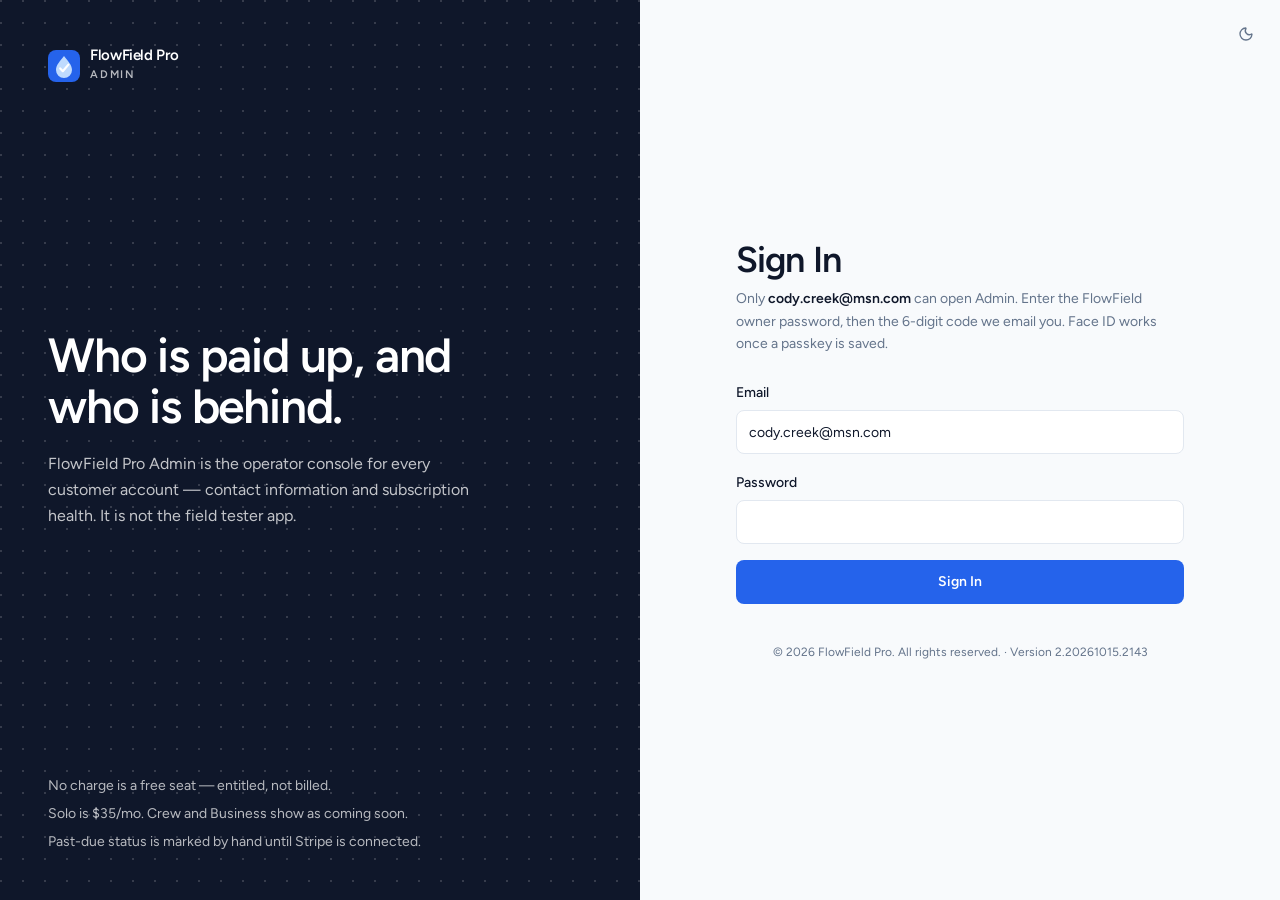
==== index.html @ 5a1e6c48 "Deploy admin preview from 5c31fde" ====
<!doctype html>
<html lang="en">
  <head>
    <meta charset="UTF-8" />
    <link rel="icon" type="image/svg+xml" href="/favicon.svg" />
    <link rel="apple-touch-icon" href="/icons/apple-touch-icon.png" />
    <meta
      name="viewport"
      content="width=device-width, initial-scale=1, viewport-fit=cover"
    />
    <meta name="theme-color" content="#0b1220" />
    <meta name="theme-color" content="#0b1220" media="(prefers-color-scheme: dark)" />
    <meta name="theme-color" content="#f8fafc" media="(prefers-color-scheme: light)" />
    <meta name="theme-color" content="#0b1220" media="(display-mode: standalone)" />
    <meta name="mobile-web-app-capable" content="yes" />
    <meta name="apple-mobile-web-app-capable" content="yes" />
    <meta name="apple-mobile-web-app-title" content="Admin" />
    <meta name="apple-mobile-web-app-status-bar-style" content="black-translucent" />
    <meta
      name="description"
      content="FlowField Pro Admin is the operator console for customer contacts and subscription health."
    />
    <title>FlowField Pro Admin</title>
    <script>
      (function () {
        try {
          var t = localStorage.getItem('flowfield-admin.theme') || 'system'
          var dark =
            t === 'dark' ||
            (t === 'system' && window.matchMedia('(prefers-color-scheme: dark)').matches)
          if (dark) document.documentElement.classList.add('dark')
          document.documentElement.style.colorScheme = dark ? 'dark' : 'light'
          var chrome = dark ? '#0b1220' : '#f8fafc'
          document.documentElement.style.backgroundColor = chrome
          var metas = document.querySelectorAll('meta[name="theme-color"]')
          for (var i = 0; i < metas.length; i++) metas[i].setAttribute('content', chrome)
          var standalone =
            window.matchMedia('(display-mode: standalone)').matches ||
            window.navigator.standalone === true
          if (standalone) document.documentElement.classList.add('ff-standalone')
        } catch (e) {}
      })()
    </script>
    <script type="module" crossorigin src="/assets/index-CDo6ODUI.js"></script>
    <link rel="stylesheet" crossorigin href="/assets/index-0Nv-fE_R.css">
  <link rel="manifest" href="/manifest.webmanifest"></head>
  <body>
    <div id="root"></div>
  </body>
</html>
---- assets/index-0Nv-fE_R.css ----
@font-face{font-family:Figtree;font-style:normal;font-display:swap;font-weight:400;src:url(/assets/figtree-latin-ext-400-normal-CXAzuTZb.woff2)format("woff2"),url(/assets/figtree-latin-ext-400-normal-Gbh-3PTk.woff)format("woff");unicode-range:U+100-2BA,U+2BD-2C5,U+2C7-2CC,U+2CE-2D7,U+2DD-2FF,U+304,U+308,U+329,U+1D00-1DBF,U+1E00-1E9F,U+1EF2-1EFF,U+2020,U+20A0-20AB,U+20AD-20C0,U+2113,U+2C60-2C7F,U+A720-A7FF}@font-face{font-family:Figtree;font-style:normal;font-display:swap;font-weight:400;src:url(/assets/figtree-latin-400-normal-g7Dtegnw.woff2)format("woff2"),url(/assets/figtree-latin-400-normal-BD4aNku5.woff)format("woff");unicode-range:U+??,U+131,U+152-153,U+2BB-2BC,U+2C6,U+2DA,U+2DC,U+304,U+308,U+329,U+2000-206F,U+20AC,U+2122,U+2191,U+2193,U+2212,U+2215,U+FEFF,U+FFFD}@font-face{font-family:Figtree;font-style:normal;font-display:swap;font-weight:500;src:url(/assets/figtree-latin-ext-500-normal-Du0rIuHj.woff2)format("woff2"),url(/assets/figtree-latin-ext-500-normal-BOEJvrb_.woff)format("woff");unicode-range:U+100-2BA,U+2BD-2C5,U+2C7-2CC,U+2CE-2D7,U+2DD-2FF,U+304,U+308,U+329,U+1D00-1DBF,U+1E00-1E9F,U+1EF2-1EFF,U+2020,U+20A0-20AB,U+20AD-20C0,U+2113,U+2C60-2C7F,U+A720-A7FF}@font-face{font-family:Figtree;font-style:normal;font-display:swap;font-weight:500;src:url(/assets/figtree-latin-500-normal-BWnGEVsr.woff2)format("woff2"),url(/assets/figtree-latin-500-normal-B_yy1phn.woff)format("woff");unicode-range:U+??,U+131,U+152-153,U+2BB-2BC,U+2C6,U+2DA,U+2DC,U+304,U+308,U+329,U+2000-206F,U+20AC,U+2122,U+2191,U+2193,U+2212,U+2215,U+FEFF,U+FFFD}@font-face{font-family:Figtree;font-style:normal;font-display:swap;font-weight:600;src:url(/assets/figtree-latin-ext-600-normal-DJlfifZj.woff2)format("woff2"),url(/assets/figtree-latin-ext-600-normal-CQqsimlV.woff)format("woff");unicode-range:U+100-2BA,U+2BD-2C5,U+2C7-2CC,U+2CE-2D7,U+2DD-2FF,U+304,U+308,U+329,U+1D00-1DBF,U+1E00-1E9F,U+1EF2-1EFF,U+2020,U+20A0-20AB,U+20AD-20C0,U+2113,U+2C60-2C7F,U+A720-A7FF}@font-face{font-family:Figtree;font-style:normal;font-display:swap;font-weight:600;src:url(/assets/figtree-latin-600-normal-Cv_xCTDl.woff2)format("woff2"),url(/assets/figtree-latin-600-normal-BM_oTo4n.woff)format("woff");unicode-range:U+??,U+131,U+152-153,U+2BB-2BC,U+2C6,U+2DA,U+2DC,U+304,U+308,U+329,U+2000-206F,U+20AC,U+2122,U+2191,U+2193,U+2212,U+2215,U+FEFF,U+FFFD}@font-face{font-family:Figtree;font-style:normal;font-display:swap;font-weight:700;src:url(/assets/figtree-latin-ext-700-normal-CS4sQkGV.woff2)format("woff2"),url(/assets/figtree-latin-ext-700-normal-BoDi4KL2.woff)format("woff");unicode-range:U+100-2BA,U+2BD-2C5,U+2C7-2CC,U+2CE-2D7,U+2DD-2FF,U+304,U+308,U+329,U+1D00-1DBF,U+1E00-1E9F,U+1EF2-1EFF,U+2020,U+20A0-20AB,U+20AD-20C0,U+2113,U+2C60-2C7F,U+A720-A7FF}@font-face{font-family:Figtree;font-style:normal;font-display:swap;font-weight:700;src:url(/assets/figtree-latin-700-normal-th6qEP7c.woff2)format("woff2"),url(/assets/figtree-latin-700-normal-BCCt2T1q.woff)format("woff");unicode-range:U+??,U+131,U+152-153,U+2BB-2BC,U+2C6,U+2DA,U+2DC,U+304,U+308,U+329,U+2000-206F,U+20AC,U+2122,U+2191,U+2193,U+2212,U+2215,U+FEFF,U+FFFD}@layer properties{@supports (((-webkit-hyphens:none)) and (not (margin-trim:inline))) or ((-moz-orient:inline) and (not (color:rgb(from red r g b)))){*,:before,:after,::backdrop{--tw-translate-x:0;--tw-translate-y:0;--tw-translate-z:0;--tw-space-y-reverse:0;--tw-divide-y-reverse:0;--tw-border-style:solid;--tw-leading:initial;--tw-font-weight:initial;--tw-tracking:initial;--tw-ordinal:initial;--tw-slashed-zero:initial;--tw-numeric-figure:initial;--tw-numeric-spacing:initial;--tw-numeric-fraction:initial;--tw-shadow:0 0 #0000;--tw-shadow-color:initial;--tw-shadow-alpha:100%;--tw-inset-shadow:0 0 #0000;--tw-inset-shadow-color:initial;--tw-inset-shadow-alpha:100%;--tw-ring-color:initial;--tw-ring-shadow:0 0 #0000;--tw-inset-ring-color:initial;--tw-inset-ring-shadow:0 0 #0000;--tw-ring-inset:initial;--tw-ring-offset-width:0px;--tw-ring-offset-color:#fff;--tw-ring-offset-shadow:0 0 #0000;--tw-blur:initial;--tw-brightness:initial;--tw-contrast:initial;--tw-grayscale:initial;--tw-hue-rotate:initial;--tw-invert:initial;--tw-opacity:initial;--tw-saturate:initial;--tw-sepia:initial;--tw-drop-shadow:initial;--tw-drop-shadow-color:initial;--tw-drop-shadow-alpha:100%;--tw-drop-shadow-size:initial;--tw-backdrop-blur:initial;--tw-backdrop-brightness:initial;--tw-backdrop-contrast:initial;--tw-backdrop-grayscale:initial;--tw-backdrop-hue-rotate:initial;--tw-backdrop-invert:initial;--tw-backdrop-opacity:initial;--tw-backdrop-saturate:initial;--tw-backdrop-sepia:initial}}}@layer theme{:root,:host{--font-sans:"Figtree", ui-sans-serif, system-ui, sans-serif;--font-mono:ui-monospace, SFMono-Regular, Menlo, Monaco, Consolas, "Liberation Mono", "Courier New", monospace;--color-black:#000;--color-white:#fff;--spacing:.25rem;--container-xs:20rem;--container-md:28rem;--container-lg:32rem;--container-xl:36rem;--container-6xl:72rem;--text-xs:.75rem;--text-xs--line-height:calc(1 / .75);--text-sm:.875rem;--text-sm--line-height:calc(1.25 / .875);--text-base:1rem;--text-base--line-height:calc(1.5 / 1);--text-xl:1.25rem;--text-xl--line-height:calc(1.75 / 1.25);--text-2xl:1.5rem;--text-2xl--line-height:calc(2 / 1.5);--text-3xl:1.875rem;--text-3xl--line-height:calc(2.25 / 1.875);--text-4xl:2.25rem;--text-4xl--line-height:calc(2.5 / 2.25);--text-5xl:3rem;--text-5xl--line-height:1;--font-weight-medium:500;--font-weight-semibold:600;--font-weight-bold:700;--tracking-tight:-.025em;--tracking-wide:.025em;--leading-relaxed:1.625;--radius-lg:.5rem;--radius-xl:.75rem;--radius-2xl:1rem;--default-transition-duration:.15s;--default-transition-timing-function:cubic-bezier(.4, 0, .2, 1);--default-font-family:var(--font-sans);--default-mono-font-family:var(--font-mono);--font-display:"Figtree", ui-sans-serif, system-ui, sans-serif}}@layer base{*,:after,:before,::backdrop{box-sizing:border-box;border:0 solid;margin:0;padding:0}::file-selector-button{box-sizing:border-box;border:0 solid;margin:0;padding:0}html,:host{-webkit-text-size-adjust:100%;tab-size:4;line-height:1.5;font-family:var(--default-font-family,-apple-system, BlinkMacSystemFont, "Segoe UI", Roboto, "Helvetica Neue", "Noto Sans", Arial, sans-serif, "Apple Color Emoji", "Segoe UI Emoji", "Segoe UI Symbol", "Noto Color Emoji");font-feature-settings:var(--default-font-feature-settings,normal);font-variation-settings:var(--default-font-variation-settings,normal);-webkit-tap-highlight-color:transparent}hr{height:0;color:inherit;border-top-width:1px}abbr:where([title]){-webkit-text-decoration:underline dotted;text-decoration:underline dotted}h1,h2,h3,h4,h5,h6{font-size:inherit;font-weight:inherit}a{color:inherit;-webkit-text-decoration:inherit;-webkit-text-decoration:inherit;-webkit-text-decoration:inherit;-webkit-text-decoration:inherit;text-decoration:inherit}b,strong{font-weight:bolder}code,kbd,samp,pre{font-family:var(--default-mono-font-family,ui-monospace, SFMono-Regular, Menlo, Monaco, Consolas, "Liberation Mono", "Courier New", monospace);font-feature-settings:var(--default-mono-font-feature-settings,normal);font-variation-settings:var(--default-mono-font-variation-settings,normal);font-size:1em}small{font-size:80%}sub,sup{vertical-align:baseline;font-size:75%;line-height:0;position:relative}sub{bottom:-.25em}sup{top:-.5em}table{text-indent:0;border-color:inherit;border-collapse:collapse}:-moz-focusring:where(:not(iframe)){outline:auto}progress{vertical-align:baseline}summary{display:list-item}ol,ul,menu{list-style:none}img,svg,video,canvas,audio,iframe,embed,object{vertical-align:middle;display:block}img,video{max-width:100%;height:auto}button,input,select,optgroup,textarea{font:inherit;font-feature-settings:inherit;font-variation-settings:inherit;letter-spacing:inherit;color:inherit;opacity:1;background-color:#0000;border-radius:0}::file-selector-button{font:inherit;font-feature-settings:inherit;font-variation-settings:inherit;letter-spacing:inherit;color:inherit;opacity:1;background-color:#0000;border-radius:0}:where(select:is([multiple],[size])) optgroup{font-weight:bolder}:where(select:is([multiple],[size])) optgroup option{padding-inline-start:20px}::file-selector-button{margin-inline-end:4px}::placeholder{opacity:1}@supports (not ((-webkit-appearance:-apple-pay-button))) or (contain-intrinsic-size:1px){::placeholder{color:currentColor}@supports (color:color-mix(in lab, red, red)){::placeholder{color:color-mix(in oklab, currentcolor 50%, transparent)}}}textarea{resize:vertical}::-webkit-search-decoration{-webkit-appearance:none}::-webkit-date-and-time-value{min-height:1lh;text-align:inherit}::-webkit-datetime-edit{display:inline-flex}::-webkit-datetime-edit-fields-wrapper{padding:0}::-webkit-datetime-edit{padding-block:0}::-webkit-datetime-edit-year-field{padding-block:0}::-webkit-datetime-edit-month-field{padding-block:0}::-webkit-datetime-edit-day-field{padding-block:0}::-webkit-datetime-edit-hour-field{padding-block:0}::-webkit-datetime-edit-minute-field{padding-block:0}::-webkit-datetime-edit-second-field{padding-block:0}::-webkit-datetime-edit-millisecond-field{padding-block:0}::-webkit-datetime-edit-meridiem-field{padding-block:0}::-webkit-calendar-picker-indicator{line-height:1}:-moz-ui-invalid{box-shadow:none}button,input:where([type=button],[type=reset],[type=submit]){appearance:button}::file-selector-button{appearance:button}::-webkit-inner-spin-button{height:auto}::-webkit-outer-spin-button{height:auto}[hidden]:where(:not([hidden=until-found])){display:none!important}}@layer components;@layer utilities{.pointer-events-none{pointer-events:none}.visible{visibility:visible}.absolute{position:absolute}.fixed{position:fixed}.relative{position:relative}.static{position:static}.sticky{position:sticky}.inset-0{inset:0}.inset-x-0{inset-inline:0}.inset-y-0{inset-block:0}.-top-1\.5{top:calc(var(--spacing) * -1.5)}.top-0{top:0}.top-1{top:var(--spacing)}.top-1\/2{top:50%}.top-\[max\(0\.75rem\,env\(safe-area-inset-top\)\)\]{top:max(.75rem, env(safe-area-inset-top))}.-right-2{right:calc(var(--spacing) * -2)}.right-1{right:var(--spacing)}.right-3{right:calc(var(--spacing) * 3)}.bottom-0{bottom:0}.left-0{left:0}.left-3{left:calc(var(--spacing) * 3)}.z-10{z-index:10}.z-20{z-index:20}.z-30{z-index:30}.z-40{z-index:40}.z-50{z-index:50}.mx-auto{margin-inline:auto}.mt-0\.5{margin-top:calc(var(--spacing) * .5)}.mt-1{margin-top:var(--spacing)}.mt-1\.5{margin-top:calc(var(--spacing) * 1.5)}.mt-2{margin-top:calc(var(--spacing) * 2)}.mt-3{margin-top:calc(var(--spacing) * 3)}.mt-4{margin-top:calc(var(--spacing) * 4)}.mt-5{margin-top:calc(var(--spacing) * 5)}.mt-6{margin-top:calc(var(--spacing) * 6)}.mt-8{margin-top:calc(var(--spacing) * 8)}.mt-10{margin-top:calc(var(--spacing) * 10)}.mt-auto{margin-top:auto}.mb-4{margin-bottom:calc(var(--spacing) * 4)}.ml-2{margin-left:calc(var(--spacing) * 2)}.block{display:block}.contents{display:contents}.flex{display:flex}.grid{display:grid}.hidden{display:none}.inline-block{display:inline-block}.inline-flex{display:inline-flex}.h-2{height:calc(var(--spacing) * 2)}.h-3\.5{height:calc(var(--spacing) * 3.5)}.h-4{height:calc(var(--spacing) * 4)}.h-5{height:calc(var(--spacing) * 5)}.h-8{height:calc(var(--spacing) * 8)}.h-9{height:calc(var(--spacing) * 9)}.h-11{height:calc(var(--spacing) * 11)}.h-auto{height:auto}.max-h-64{max-height:calc(var(--spacing) * 64)}.max-h-\[90svh\]{max-height:90svh}.max-h-\[min\(36rem\,calc\(100svh-5rem\)\)\]{max-height:min(36rem,100svh - 5rem)}.min-h-4{min-height:calc(var(--spacing) * 4)}.min-h-5{min-height:calc(var(--spacing) * 5)}.min-h-6{min-height:calc(var(--spacing) * 6)}.min-h-9{min-height:calc(var(--spacing) * 9)}.min-h-14{min-height:calc(var(--spacing) * 14)}.min-h-28{min-height:calc(var(--spacing) * 28)}.min-h-svh{min-height:100svh}.w-2{width:calc(var(--spacing) * 2)}.w-3\.5{width:calc(var(--spacing) * 3.5)}.w-4{width:calc(var(--spacing) * 4)}.w-5{width:calc(var(--spacing) * 5)}.w-8{width:calc(var(--spacing) * 8)}.w-9{width:calc(var(--spacing) * 9)}.w-11{width:calc(var(--spacing) * 11)}.w-60{width:calc(var(--spacing) * 60)}.w-full{width:100%}.max-w-6xl{max-width:var(--container-6xl)}.max-w-lg{max-width:var(--container-lg)}.max-w-md{max-width:var(--container-md)}.max-w-xl{max-width:var(--container-xl)}.max-w-xs{max-width:var(--container-xs)}.min-w-0{min-width:0}.min-w-4{min-width:calc(var(--spacing) * 4)}.min-w-5{min-width:calc(var(--spacing) * 5)}.min-w-6{min-width:calc(var(--spacing) * 6)}.flex-1{flex:1}.shrink-0{flex-shrink:0}.basis-full{flex-basis:100%}.-translate-y-1\/2{--tw-translate-y:calc(calc(1 / 2 * 100%) * -1);translate:var(--tw-translate-x) var(--tw-translate-y)}.resize{resize:both}.resize-y{resize:vertical}.grid-cols-2{grid-template-columns:repeat(2,minmax(0,1fr))}.grid-cols-4{grid-template-columns:repeat(4,minmax(0,1fr))}.grid-cols-\[6rem_1fr\]{grid-template-columns:6rem 1fr}.flex-col{flex-direction:column}.flex-wrap{flex-wrap:wrap}.items-baseline{align-items:baseline}.items-center{align-items:center}.items-end{align-items:flex-end}.items-start{align-items:flex-start}.justify-between{justify-content:space-between}.justify-center{justify-content:center}.justify-end{justify-content:flex-end}.gap-0\.5{gap:calc(var(--spacing) * .5)}.gap-1{gap:var(--spacing)}.gap-1\.5{gap:calc(var(--spacing) * 1.5)}.gap-2{gap:calc(var(--spacing) * 2)}.gap-2\.5{gap:calc(var(--spacing) * 2.5)}.gap-3{gap:calc(var(--spacing) * 3)}.gap-4{gap:calc(var(--spacing) * 4)}:where(.space-y-2>:not(:last-child)){--tw-space-y-reverse:0;margin-block-start:calc(calc(var(--spacing) * 2) * var(--tw-space-y-reverse));margin-block-end:calc(calc(var(--spacing) * 2) * calc(1 - var(--tw-space-y-reverse)))}:where(.space-y-3>:not(:last-child)){--tw-space-y-reverse:0;margin-block-start:calc(calc(var(--spacing) * 3) * var(--tw-space-y-reverse));margin-block-end:calc(calc(var(--spacing) * 3) * calc(1 - var(--tw-space-y-reverse)))}:where(.space-y-4>:not(:last-child)){--tw-space-y-reverse:0;margin-block-start:calc(calc(var(--spacing) * 4) * var(--tw-space-y-reverse));margin-block-end:calc(calc(var(--spacing) * 4) * calc(1 - var(--tw-space-y-reverse)))}:where(.space-y-8>:not(:last-child)){--tw-space-y-reverse:0;margin-block-start:calc(calc(var(--spacing) * 8) * var(--tw-space-y-reverse));margin-block-end:calc(calc(var(--spacing) * 8) * calc(1 - var(--tw-space-y-reverse)))}.gap-x-3{column-gap:calc(var(--spacing) * 3)}.gap-y-1{row-gap:var(--spacing)}:where(.divide-y>:not(:last-child)){--tw-divide-y-reverse:0;border-bottom-style:var(--tw-border-style);border-top-style:var(--tw-border-style);border-top-width:calc(1px * var(--tw-divide-y-reverse));border-bottom-width:calc(1px * calc(1 - var(--tw-divide-y-reverse)))}:where(.divide-line>:not(:last-child)){border-color:var(--ff-line)}.truncate{text-overflow:ellipsis;white-space:nowrap;overflow:hidden}.overflow-hidden{overflow:hidden}.overflow-x-auto{overflow-x:auto}.overflow-y-auto{overflow-y:auto}.rounded-2xl{border-radius:var(--radius-2xl)}.rounded-full{border-radius:2147483647px}.rounded-lg{border-radius:var(--radius-lg)}.rounded-xl{border-radius:var(--radius-xl)}.rounded-t-2xl{border-top-left-radius:var(--radius-2xl);border-top-right-radius:var(--radius-2xl)}.border{border-style:var(--tw-border-style);border-width:1px}.border-t{border-top-style:var(--tw-border-style);border-top-width:1px}.border-b{border-bottom-style:var(--tw-border-style);border-bottom-width:1px}.border-l-4{border-left-style:var(--tw-border-style);border-left-width:4px}.border-dashed{--tw-border-style:dashed;border-style:dashed}.border-line{border-color:var(--ff-line)}.border-navy\/20{border-color:var(--ff-navy)}@supports (color:color-mix(in lab, red, red)){.border-navy\/20{border-color:color-mix(in oklab, var(--ff-navy) 20%, transparent)}}.border-rust,.border-rust\/30{border-color:var(--ff-rust)}@supports (color:color-mix(in lab, red, red)){.border-rust\/30{border-color:color-mix(in oklab, var(--ff-rust) 30%, transparent)}}.border-rust\/40{border-color:var(--ff-rust)}@supports (color:color-mix(in lab, red, red)){.border-rust\/40{border-color:color-mix(in oklab, var(--ff-rust) 40%, transparent)}}.border-teal{border-color:var(--ff-teal)}.border-white\/15{border-color:#ffffff26}@supports (color:color-mix(in lab, red, red)){.border-white\/15{border-color:color-mix(in oklab, var(--color-white) 15%, transparent)}}.border-l-rust{border-left-color:var(--ff-rust)}.bg-black\/40{background-color:#0006}@supports (color:color-mix(in lab, red, red)){.bg-black\/40{background-color:color-mix(in oklab, var(--color-black) 40%, transparent)}}.bg-err-soft,.bg-err-soft\/70{background-color:var(--ff-err-soft)}@supports (color:color-mix(in lab, red, red)){.bg-err-soft\/70{background-color:color-mix(in oklab, var(--ff-err-soft) 70%, transparent)}}.bg-err-soft\/80{background-color:var(--ff-err-soft)}@supports (color:color-mix(in lab, red, red)){.bg-err-soft\/80{background-color:color-mix(in oklab, var(--ff-err-soft) 80%, transparent)}}.bg-mist,.bg-mist\/50{background-color:var(--ff-mist)}@supports (color:color-mix(in lab, red, red)){.bg-mist\/50{background-color:color-mix(in oklab, var(--ff-mist) 50%, transparent)}}.bg-mist\/70{background-color:var(--ff-mist)}@supports (color:color-mix(in lab, red, red)){.bg-mist\/70{background-color:color-mix(in oklab, var(--ff-mist) 70%, transparent)}}.bg-navy{background-color:var(--ff-navy)}.bg-ok-soft{background-color:var(--ff-ok-soft)}.bg-paper{background-color:var(--ff-paper)}.bg-paper-raised,.bg-paper-raised\/95{background-color:var(--ff-paper-raised)}@supports (color:color-mix(in lab, red, red)){.bg-paper-raised\/95{background-color:color-mix(in oklab, var(--ff-paper-raised) 95%, transparent)}}.bg-rust{background-color:var(--ff-rust)}.bg-rust-fill{background-color:var(--ff-rust-fill)}.bg-teal,.bg-teal\/10{background-color:var(--ff-teal)}@supports (color:color-mix(in lab, red, red)){.bg-teal\/10{background-color:color-mix(in oklab, var(--ff-teal) 10%, transparent)}}.bg-transparent{background-color:#0000}.bg-warn-soft{background-color:var(--ff-warn-soft)}.bg-white{background-color:var(--color-white)}.bg-white\/10{background-color:#ffffff1a}@supports (color:color-mix(in lab, red, red)){.bg-white\/10{background-color:color-mix(in oklab, var(--color-white) 10%, transparent)}}.p-1{padding:var(--spacing)}.p-4{padding:calc(var(--spacing) * 4)}.p-5{padding:calc(var(--spacing) * 5)}.p-12{padding:calc(var(--spacing) * 12)}.px-1{padding-inline:var(--spacing)}.px-1\.5{padding-inline:calc(var(--spacing) * 1.5)}.px-2{padding-inline:calc(var(--spacing) * 2)}.px-2\.5{padding-inline:calc(var(--spacing) * 2.5)}.px-3{padding-inline:calc(var(--spacing) * 3)}.px-4{padding-inline:calc(var(--spacing) * 4)}.px-5{padding-inline:calc(var(--spacing) * 5)}.px-8{padding-inline:calc(var(--spacing) * 8)}.py-0\.5{padding-block:calc(var(--spacing) * .5)}.py-1{padding-block:var(--spacing)}.py-1\.5{padding-block:calc(var(--spacing) * 1.5)}.py-2{padding-block:calc(var(--spacing) * 2)}.py-2\.5{padding-block:calc(var(--spacing) * 2.5)}.py-3{padding-block:calc(var(--spacing) * 3)}.py-5{padding-block:calc(var(--spacing) * 5)}.py-6{padding-block:calc(var(--spacing) * 6)}.py-10{padding-block:calc(var(--spacing) * 10)}.pt-4{padding-top:calc(var(--spacing) * 4)}.pt-6{padding-top:calc(var(--spacing) * 6)}.pt-\[max\(2\.5rem\,env\(safe-area-inset-top\)\)\]{padding-top:max(2.5rem, env(safe-area-inset-top))}.pr-3{padding-right:calc(var(--spacing) * 3)}.pb-4{padding-bottom:calc(var(--spacing) * 4)}.pb-\[calc\(5\.5rem\+env\(safe-area-inset-bottom\,0px\)\)\]{padding-bottom:calc(5.5rem + env(safe-area-inset-bottom,0px))}.pb-\[max\(1\.25rem\,env\(safe-area-inset-bottom\)\)\]{padding-bottom:max(1.25rem, env(safe-area-inset-bottom))}.pb-\[max\(2\.5rem\,env\(safe-area-inset-bottom\)\)\]{padding-bottom:max(2.5rem, env(safe-area-inset-bottom))}.pl-10{padding-left:calc(var(--spacing) * 10)}.text-center{text-align:center}.text-left{text-align:left}.font-display{font-family:var(--font-display)}.text-2xl{font-size:var(--text-2xl);line-height:var(--tw-leading,var(--text-2xl--line-height))}.text-3xl{font-size:var(--text-3xl);line-height:var(--tw-leading,var(--text-3xl--line-height))}.text-4xl{font-size:var(--text-4xl);line-height:var(--tw-leading,var(--text-4xl--line-height))}.text-5xl{font-size:var(--text-5xl);line-height:var(--tw-leading,var(--text-5xl--line-height))}.text-base{font-size:var(--text-base);line-height:var(--tw-leading,var(--text-base--line-height))}.text-sm{font-size:var(--text-sm);line-height:var(--tw-leading,var(--text-sm--line-height))}.text-xl{font-size:var(--text-xl);line-height:var(--tw-leading,var(--text-xl--line-height))}.text-xs{font-size:var(--text-xs);line-height:var(--tw-leading,var(--text-xs--line-height))}.text-\[9px\]{font-size:9px}.text-\[10px\]{font-size:10px}.text-\[11px\]{font-size:11px}.text-\[15px\]{font-size:15px}.leading-\[1\.05\]{--tw-leading:1.05;line-height:1.05}.leading-none{--tw-leading:1;line-height:1}.leading-relaxed{--tw-leading:var(--leading-relaxed);line-height:var(--leading-relaxed)}.font-bold{--tw-font-weight:var(--font-weight-bold);font-weight:var(--font-weight-bold)}.font-medium{--tw-font-weight:var(--font-weight-medium);font-weight:var(--font-weight-medium)}.font-semibold{--tw-font-weight:var(--font-weight-semibold);font-weight:var(--font-weight-semibold)}.tracking-\[0\.14em\]{--tw-tracking:.14em;letter-spacing:.14em}.tracking-\[0\.16em\]{--tw-tracking:.16em;letter-spacing:.16em}.tracking-tight{--tw-tracking:var(--tracking-tight);letter-spacing:var(--tracking-tight)}.tracking-wide{--tw-tracking:var(--tracking-wide);letter-spacing:var(--tracking-wide)}.break-words{overflow-wrap:break-word}.whitespace-nowrap{white-space:nowrap}.whitespace-pre-wrap{white-space:pre-wrap}.text-amber{color:var(--ff-amber)}.text-ink{color:var(--ff-ink)}.text-ink-soft{color:var(--ff-ink-soft)}.text-rust{color:var(--ff-rust)}.text-sage{color:var(--ff-sage)}.text-teal{color:var(--ff-teal)}.text-white{color:var(--color-white)}.text-white\/60{color:#fff9}@supports (color:color-mix(in lab, red, red)){.text-white\/60{color:color-mix(in oklab, var(--color-white) 60%, transparent)}}.text-white\/70{color:#ffffffb3}@supports (color:color-mix(in lab, red, red)){.text-white\/70{color:color-mix(in oklab, var(--color-white) 70%, transparent)}}.text-white\/75{color:#ffffffbf}@supports (color:color-mix(in lab, red, red)){.text-white\/75{color:color-mix(in oklab, var(--color-white) 75%, transparent)}}.text-white\/80{color:#fffc}@supports (color:color-mix(in lab, red, red)){.text-white\/80{color:color-mix(in oklab, var(--color-white) 80%, transparent)}}.lowercase{text-transform:lowercase}.uppercase{text-transform:uppercase}.tabular-nums{--tw-numeric-spacing:tabular-nums;font-variant-numeric:var(--tw-ordinal,) var(--tw-slashed-zero,) var(--tw-numeric-figure,) var(--tw-numeric-spacing,) var(--tw-numeric-fraction,)}.opacity-80{opacity:.8}.shadow-\[0_1px_2px_var\(--ff-shadow\)\]{--tw-shadow:0 1px 2px var(--tw-shadow-color,var(--ff-shadow));box-shadow:var(--tw-inset-shadow), var(--tw-inset-ring-shadow), var(--tw-ring-offset-shadow), var(--tw-ring-shadow), var(--tw-shadow)}.shadow-\[0_12px_40px_var\(--ff-shadow\)\]{--tw-shadow:0 12px 40px var(--tw-shadow-color,var(--ff-shadow));box-shadow:var(--tw-inset-shadow), var(--tw-inset-ring-shadow), var(--tw-ring-offset-shadow), var(--tw-ring-shadow), var(--tw-shadow)}.shadow-xl{--tw-shadow:0 20px 25px -5px var(--tw-shadow-color,#0000001a), 0 8px 10px -6px var(--tw-shadow-color,#0000001a);box-shadow:var(--tw-inset-shadow), var(--tw-inset-ring-shadow), var(--tw-ring-offset-shadow), var(--tw-ring-shadow), var(--tw-shadow)}.ring-1{--tw-ring-shadow:var(--tw-ring-inset,) 0 0 0 calc(1px + var(--tw-ring-offset-width)) var(--tw-ring-color,currentcolor);box-shadow:var(--tw-inset-shadow), var(--tw-inset-ring-shadow), var(--tw-ring-offset-shadow), var(--tw-ring-shadow), var(--tw-shadow)}.ring-amber\/30{--tw-ring-color:var(--ff-amber)}@supports (color:color-mix(in lab, red, red)){.ring-amber\/30{--tw-ring-color:color-mix(in oklab, var(--ff-amber) 30%, transparent)}}.ring-rust,.ring-rust\/25{--tw-ring-color:var(--ff-rust)}@supports (color:color-mix(in lab, red, red)){.ring-rust\/25{--tw-ring-color:color-mix(in oklab, var(--ff-rust) 25%, transparent)}}.filter{filter:var(--tw-blur,) var(--tw-brightness,) var(--tw-contrast,) var(--tw-grayscale,) var(--tw-hue-rotate,) var(--tw-invert,) var(--tw-saturate,) var(--tw-sepia,) var(--tw-drop-shadow,)}.backdrop-blur{--tw-backdrop-blur:blur(8px);-webkit-backdrop-filter:var(--tw-backdrop-blur,) var(--tw-backdrop-brightness,) var(--tw-backdrop-contrast,) var(--tw-backdrop-grayscale,) var(--tw-backdrop-hue-rotate,) var(--tw-backdrop-invert,) var(--tw-backdrop-opacity,) var(--tw-backdrop-saturate,) var(--tw-backdrop-sepia,);backdrop-filter:var(--tw-backdrop-blur,) var(--tw-backdrop-brightness,) var(--tw-backdrop-contrast,) var(--tw-backdrop-grayscale,) var(--tw-backdrop-hue-rotate,) var(--tw-backdrop-invert,) var(--tw-backdrop-opacity,) var(--tw-backdrop-saturate,) var(--tw-backdrop-sepia,)}.transition{transition-property:color,background-color,border-color,outline-color,text-decoration-color,fill,stroke,--tw-gradient-from,--tw-gradient-via,--tw-gradient-to,opacity,box-shadow,transform,translate,scale,rotate,filter,-webkit-backdrop-filter,backdrop-filter,display,content-visibility,overlay,pointer-events;transition-timing-function:var(--tw-ease,var(--default-transition-timing-function));transition-duration:var(--tw-duration,var(--default-transition-duration))}.outline-none{--tw-outline-style:none;outline-style:none}.placeholder\:text-ink-soft\/70::placeholder{color:var(--ff-ink-soft)}@supports (color:color-mix(in lab, red, red)){.placeholder\:text-ink-soft\/70::placeholder{color:color-mix(in oklab, var(--ff-ink-soft) 70%, transparent)}}.last\:border-0:last-child{border-style:var(--tw-border-style);border-width:0}.last\:border-b-0:last-child{border-bottom-style:var(--tw-border-style);border-bottom-width:0}@media (hover:hover){.hover\:bg-mist:hover{background-color:var(--ff-mist)}.hover\:bg-rust-fill\/90:hover{background-color:var(--ff-rust-fill)}@supports (color:color-mix(in lab, red, red)){.hover\:bg-rust-fill\/90:hover{background-color:color-mix(in oklab, var(--ff-rust-fill) 90%, transparent)}}.hover\:bg-teal-deep:hover{background-color:var(--ff-teal-deep)}.hover\:bg-white\/10:hover{background-color:#ffffff1a}@supports (color:color-mix(in lab, red, red)){.hover\:bg-white\/10:hover{background-color:color-mix(in oklab, var(--color-white) 10%, transparent)}}.hover\:text-ink:hover{color:var(--ff-ink)}.hover\:text-teal:hover{color:var(--ff-teal)}.hover\:text-teal-deep:hover{color:var(--ff-teal-deep)}.hover\:text-white:hover{color:var(--color-white)}}.focus\:border-teal:focus{border-color:var(--ff-teal)}.focus\:ring-2:focus{--tw-ring-shadow:var(--tw-ring-inset,) 0 0 0 calc(2px + var(--tw-ring-offset-width)) var(--tw-ring-color,currentcolor);box-shadow:var(--tw-inset-shadow), var(--tw-inset-ring-shadow), var(--tw-ring-offset-shadow), var(--tw-ring-shadow), var(--tw-shadow)}.focus\:ring-teal\/20:focus{--tw-ring-color:var(--ff-teal)}@supports (color:color-mix(in lab, red, red)){.focus\:ring-teal\/20:focus{--tw-ring-color:color-mix(in oklab, var(--ff-teal) 20%, transparent)}}.focus-visible\:ring-2:focus-visible{--tw-ring-shadow:var(--tw-ring-inset,) 0 0 0 calc(2px + var(--tw-ring-offset-width)) var(--tw-ring-color,currentcolor);box-shadow:var(--tw-inset-shadow), var(--tw-inset-ring-shadow), var(--tw-ring-offset-shadow), var(--tw-ring-shadow), var(--tw-shadow)}.focus-visible\:ring-teal\/40:focus-visible{--tw-ring-color:var(--ff-teal)}@supports (color:color-mix(in lab, red, red)){.focus-visible\:ring-teal\/40:focus-visible{--tw-ring-color:color-mix(in oklab, var(--ff-teal) 40%, transparent)}}.focus-visible\:outline-none:focus-visible{--tw-outline-style:none;outline-style:none}.active\:bg-\[\#1e3a8a\]:active{background-color:#1e3a8a}.active\:bg-\[\#991b1b\]:active{background-color:#991b1b}.active\:bg-line:active,.active\:bg-line\/70:active{background-color:var(--ff-line)}@supports (color:color-mix(in lab, red, red)){.active\:bg-line\/70:active{background-color:color-mix(in oklab, var(--ff-line) 70%, transparent)}}.disabled\:pointer-events-none:disabled{pointer-events:none}.disabled\:opacity-40:disabled{opacity:.4}.disabled\:opacity-50:disabled{opacity:.5}@media (width>=40rem){.sm\:col-span-2{grid-column:span 2/span 2}.sm\:w-auto{width:auto}.sm\:max-w-md{max-width:var(--container-md)}.sm\:grid-cols-2{grid-template-columns:repeat(2,minmax(0,1fr))}.sm\:grid-cols-3{grid-template-columns:repeat(3,minmax(0,1fr))}.sm\:items-center{align-items:center}.sm\:rounded-2xl{border-radius:var(--radius-2xl)}.sm\:text-4xl{font-size:var(--text-4xl);line-height:var(--tw-leading,var(--text-4xl--line-height))}}@media (width>=48rem){.md\:block{display:block}.md\:flex{display:flex}.md\:hidden{display:none}.md\:px-8{padding-inline:calc(var(--spacing) * 8)}.md\:py-8{padding-block:calc(var(--spacing) * 8)}.md\:pb-0{padding-bottom:0}.md\:pl-60{padding-left:calc(var(--spacing) * 60)}}@media (width>=64rem){.lg\:mt-0{margin-top:0}.lg\:flex{display:flex}.lg\:hidden{display:none}.lg\:grid-cols-2{grid-template-columns:repeat(2,minmax(0,1fr))}.lg\:grid-cols-5{grid-template-columns:repeat(5,minmax(0,1fr))}.lg\:grid-cols-6{grid-template-columns:repeat(6,minmax(0,1fr))}}}:root{--lightningcss-light:initial;--lightningcss-dark: ;color-scheme:light;--ff-navy:#0f172a;--ff-ink:#0f172a;--ff-ink-soft:#64748b;--ff-paper:#f8fafc;--ff-paper-raised:#fff;--ff-mist:#f1f5f9;--ff-line:#e2e8f0;--ff-teal:#2563eb;--ff-teal-deep:#1d4ed8;--ff-rust:#dc2626;--ff-sage:#16a34a;--ff-amber:#d97706;--ff-rust-fill:#dc2626;--ff-sage-fill:#16a34a;--ff-amber-fill:#d97706;--ff-ok-soft:#dcfce7;--ff-warn-soft:#fef3c7;--ff-err-soft:#fee2e2;--ff-info-soft:#dbeafe;--ff-shadow:#0f172a0d}.dark{--lightningcss-light: ;--lightningcss-dark:initial;color-scheme:dark;--ff-navy:#020617;--ff-ink:#f1f5f9;--ff-ink-soft:#94a3b8;--ff-paper:#0b1220;--ff-paper-raised:#1e293b;--ff-mist:#111827;--ff-line:#334155;--ff-teal:#3b82f6;--ff-teal-deep:#60a5fa;--ff-rust:#f87171;--ff-sage:#4ade80;--ff-amber:#fbbf24;--ff-rust-fill:#dc2626;--ff-sage-fill:#16a34a;--ff-amber-fill:#d97706;--ff-ok-soft:#14532d;--ff-warn-soft:#78350f;--ff-err-soft:#7f1d1d;--ff-info-soft:#1e3a8a;--ff-shadow:#0006}html,body,#root{min-height:100dvh;min-height:-webkit-fill-available}html{background:var(--ff-paper)}html.ff-standalone,html.ff-standalone body{background-color:var(--ff-paper)}body{font-family:var(--font-sans);background:var(--ff-paper);color:var(--ff-ink);-webkit-font-smoothing:antialiased;margin:0}.font-display{font-family:var(--font-display)}.paper-grid{background-image:radial-gradient(circle at 1px 1px,#ffffff29 1px,#0000 0);background-size:22px 22px}.safe-top{padding-top:constant(safe-area-inset-top);padding-top:env(safe-area-inset-top,0px)}.safe-bottom{padding-bottom:calc(5.25rem + constant(safe-area-inset-bottom));padding-bottom:calc(5.25rem + env(safe-area-inset-bottom,0px))}.safe-nav{padding-bottom:constant(safe-area-inset-bottom);padding-bottom:env(safe-area-inset-bottom,0px)}@media (width>=768px){.safe-bottom{padding-bottom:2rem}}input[type=search]::-webkit-search-decoration{appearance:none}input[type=search]::-webkit-search-cancel-button{appearance:none}input[type=search]::-webkit-search-results-button{appearance:none}input[type=search]::-webkit-search-results-decoration{appearance:none}@property --tw-translate-x{syntax:"*";inherits:false;initial-value:0}@property --tw-translate-y{syntax:"*";inherits:false;initial-value:0}@property --tw-translate-z{syntax:"*";inherits:false;initial-value:0}@property --tw-space-y-reverse{syntax:"*";inherits:false;initial-value:0}@property --tw-divide-y-reverse{syntax:"*";inherits:false;initial-value:0}@property --tw-border-style{syntax:"*";inherits:false;initial-value:solid}@property --tw-leading{syntax:"*";inherits:false}@property --tw-font-weight{syntax:"*";inherits:false}@property --tw-tracking{syntax:"*";inherits:false}@property --tw-ordinal{syntax:"*";inherits:false}@property --tw-slashed-zero{syntax:"*";inherits:false}@property --tw-numeric-figure{syntax:"*";inherits:false}@property --tw-numeric-spacing{syntax:"*";inherits:false}@property --tw-numeric-fraction{syntax:"*";inherits:false}@property --tw-shadow{syntax:"*";inherits:false;initial-value:0 0 #0000}@property --tw-shadow-color{syntax:"*";inherits:false}@property --tw-shadow-alpha{syntax:"<percentage>";inherits:false;initial-value:100%}@property --tw-inset-shadow{syntax:"*";inherits:false;initial-value:0 0 #0000}@property --tw-inset-shadow-color{syntax:"*";inherits:false}@property --tw-inset-shadow-alpha{syntax:"<percentage>";inherits:false;initial-value:100%}@property --tw-ring-color{syntax:"*";inherits:false}@property --tw-ring-shadow{syntax:"*";inherits:false;initial-value:0 0 #0000}@property --tw-inset-ring-color{syntax:"*";inherits:false}@property --tw-inset-ring-shadow{syntax:"*";inherits:false;initial-value:0 0 #0000}@property --tw-ring-inset{syntax:"*";inherits:false}@property --tw-ring-offset-width{syntax:"<length>";inherits:false;initial-value:0}@property --tw-ring-offset-color{syntax:"*";inherits:false;initial-value:#fff}@property --tw-ring-offset-shadow{syntax:"*";inherits:false;initial-value:0 0 #0000}@property --tw-blur{syntax:"*";inherits:false}@property --tw-brightness{syntax:"*";inherits:false}@property --tw-contrast{syntax:"*";inherits:false}@property --tw-grayscale{syntax:"*";inherits:false}@property --tw-hue-rotate{syntax:"*";inherits:false}@property --tw-invert{syntax:"*";inherits:false}@property --tw-opacity{syntax:"*";inherits:false}@property --tw-saturate{syntax:"*";inherits:false}@property --tw-sepia{syntax:"*";inherits:false}@property --tw-drop-shadow{syntax:"*";inherits:false}@property --tw-drop-shadow-color{syntax:"*";inherits:false}@property --tw-drop-shadow-alpha{syntax:"<percentage>";inherits:false;initial-value:100%}@property --tw-drop-shadow-size{syntax:"*";inherits:false}@property --tw-backdrop-blur{syntax:"*";inherits:false}@property --tw-backdrop-brightness{syntax:"*";inherits:false}@property --tw-backdrop-contrast{syntax:"*";inherits:false}@property --tw-backdrop-grayscale{syntax:"*";inherits:false}@property --tw-backdrop-hue-rotate{syntax:"*";inherits:false}@property --tw-backdrop-invert{syntax:"*";inherits:false}@property --tw-backdrop-opacity{syntax:"*";inherits:false}@property --tw-backdrop-saturate{syntax:"*";inherits:false}@property --tw-backdrop-sepia{syntax:"*";inherits:false}
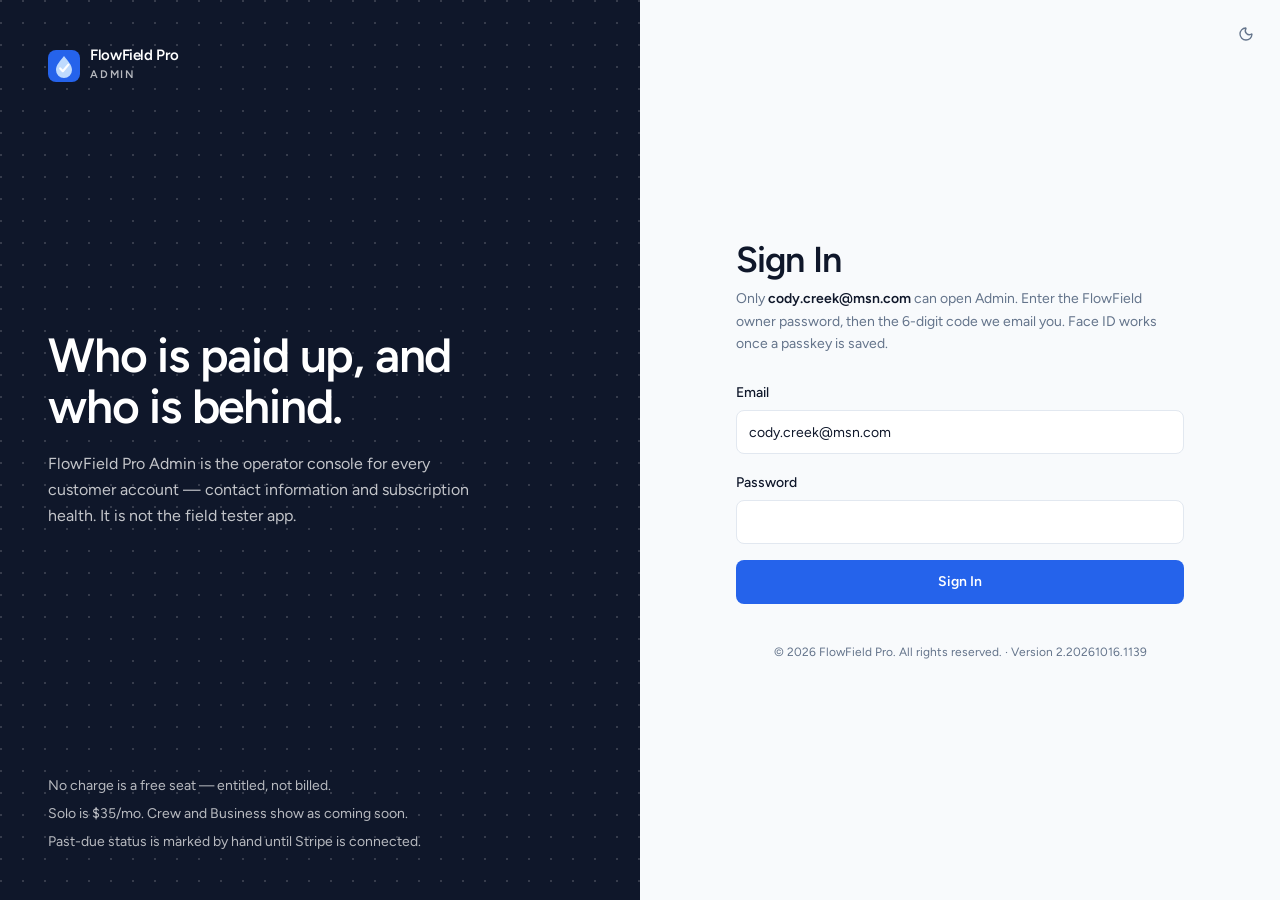
==== commit 5e4e9491: "Deploy admin preview from 6b6e3af" ====
--- a/index.html
+++ b/index.html
@@ -41,7 +41,7 @@
         } catch (e) {}
       })()
     </script>
-    <script type="module" crossorigin src="/assets/index-CDo6ODUI.js"></script>
+    <script type="module" crossorigin src="/assets/index-CTQ9GjZm.js"></script>
     <link rel="stylesheet" crossorigin href="/assets/index-0Nv-fE_R.css">
   <link rel="manifest" href="/manifest.webmanifest"></head>
   <body>
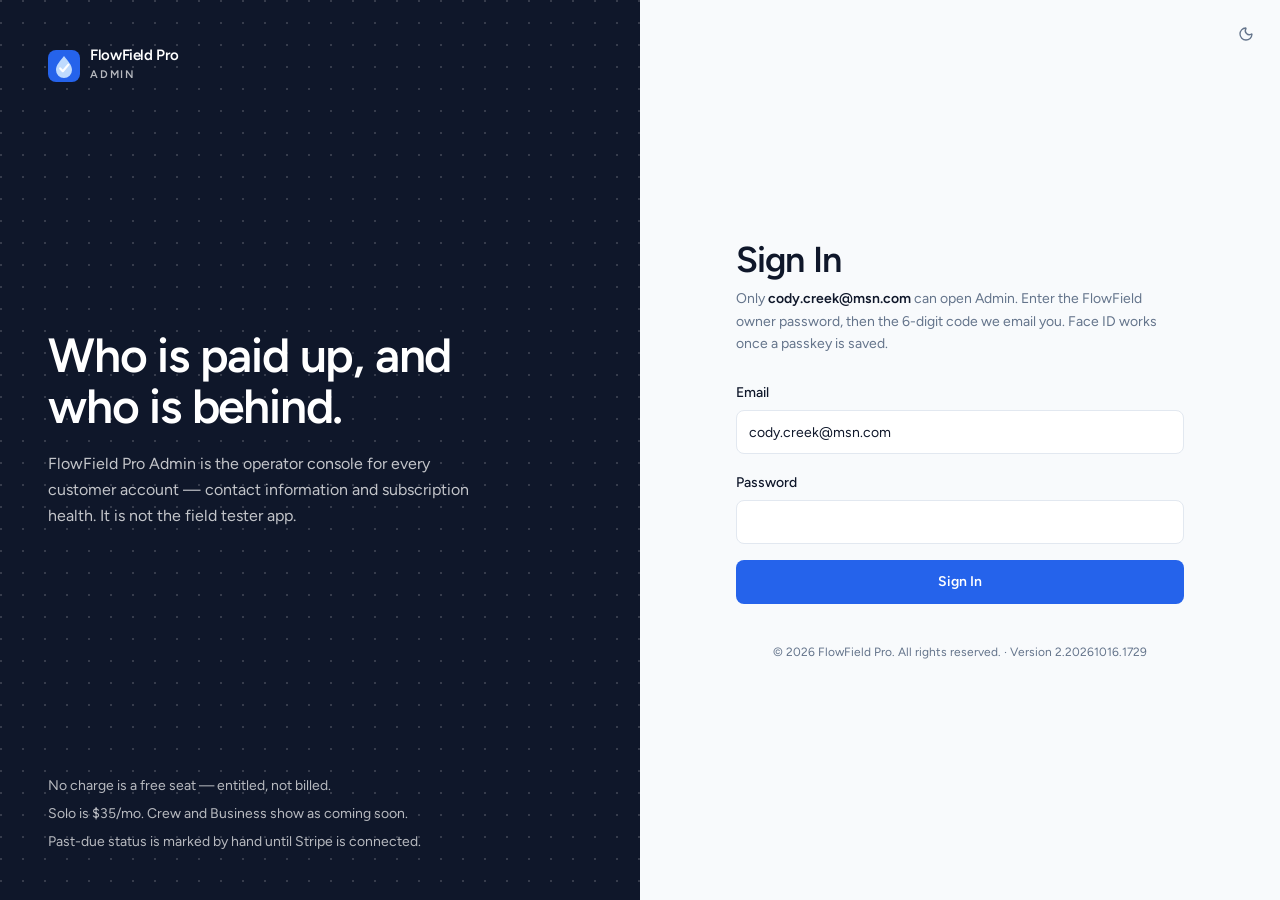
==== commit f86d94d0: "Deploy admin preview from 4b752c3" ====
--- a/index.html
+++ b/index.html
@@ -41,7 +41,7 @@
         } catch (e) {}
       })()
     </script>
-    <script type="module" crossorigin src="/assets/index-CTQ9GjZm.js"></script>
+    <script type="module" crossorigin src="/assets/index-C77rnaWg.js"></script>
     <link rel="stylesheet" crossorigin href="/assets/index-0Nv-fE_R.css">
   <link rel="manifest" href="/manifest.webmanifest"></head>
   <body>
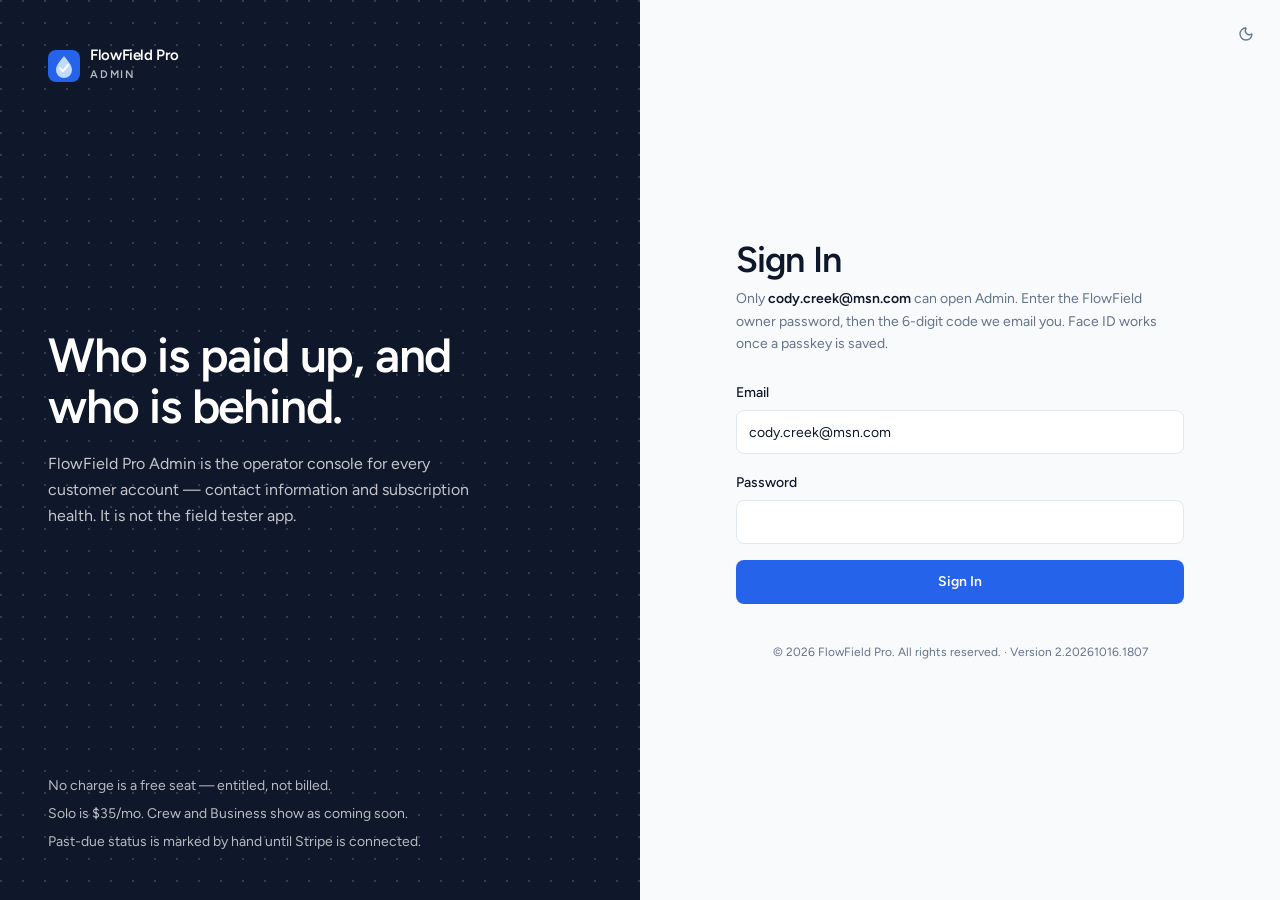
==== commit 6c130725: "Deploy admin preview from 13f5f03" ====
--- a/index.html
+++ b/index.html
@@ -41,7 +41,7 @@
         } catch (e) {}
       })()
     </script>
-    <script type="module" crossorigin src="/assets/index-C77rnaWg.js"></script>
+    <script type="module" crossorigin src="/assets/index-BDLlDJ4n.js"></script>
     <link rel="stylesheet" crossorigin href="/assets/index-0Nv-fE_R.css">
   <link rel="manifest" href="/manifest.webmanifest"></head>
   <body>
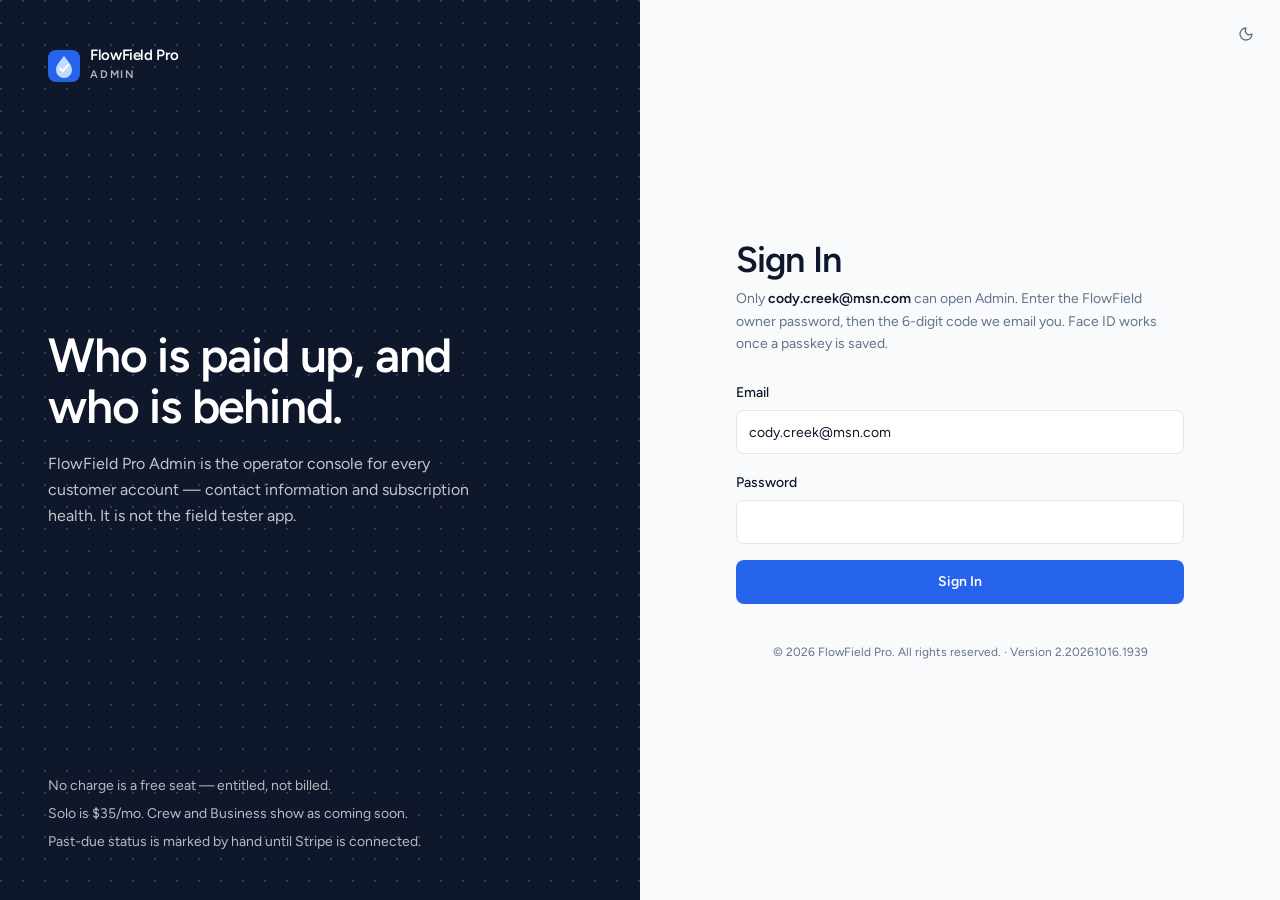
==== commit 18d8cb28: "Deploy admin preview from 99601f0" ====
--- a/index.html
+++ b/index.html
@@ -41,7 +41,7 @@
         } catch (e) {}
       })()
     </script>
-    <script type="module" crossorigin src="/assets/index-BDLlDJ4n.js"></script>
+    <script type="module" crossorigin src="/assets/index-CorgBzCQ.js"></script>
     <link rel="stylesheet" crossorigin href="/assets/index-0Nv-fE_R.css">
   <link rel="manifest" href="/manifest.webmanifest"></head>
   <body>
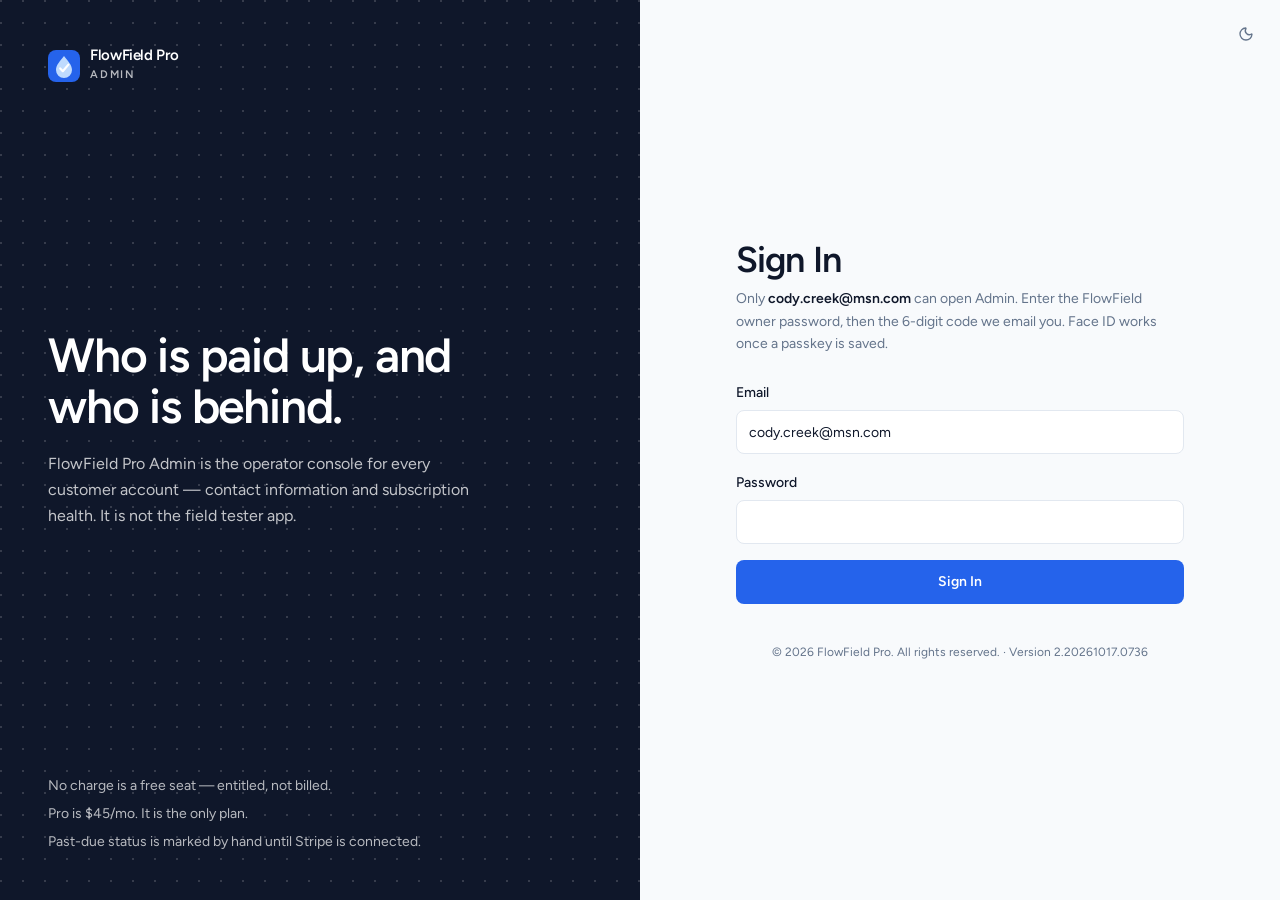
==== commit 1ada6c3a: "Deploy admin preview from 1c822f2" ====
--- a/index.html
+++ b/index.html
@@ -41,7 +41,7 @@
         } catch (e) {}
       })()
     </script>
-    <script type="module" crossorigin src="/assets/index-CorgBzCQ.js"></script>
+    <script type="module" crossorigin src="/assets/index-D13pyVi-.js"></script>
     <link rel="stylesheet" crossorigin href="/assets/index-0Nv-fE_R.css">
   <link rel="manifest" href="/manifest.webmanifest"></head>
   <body>
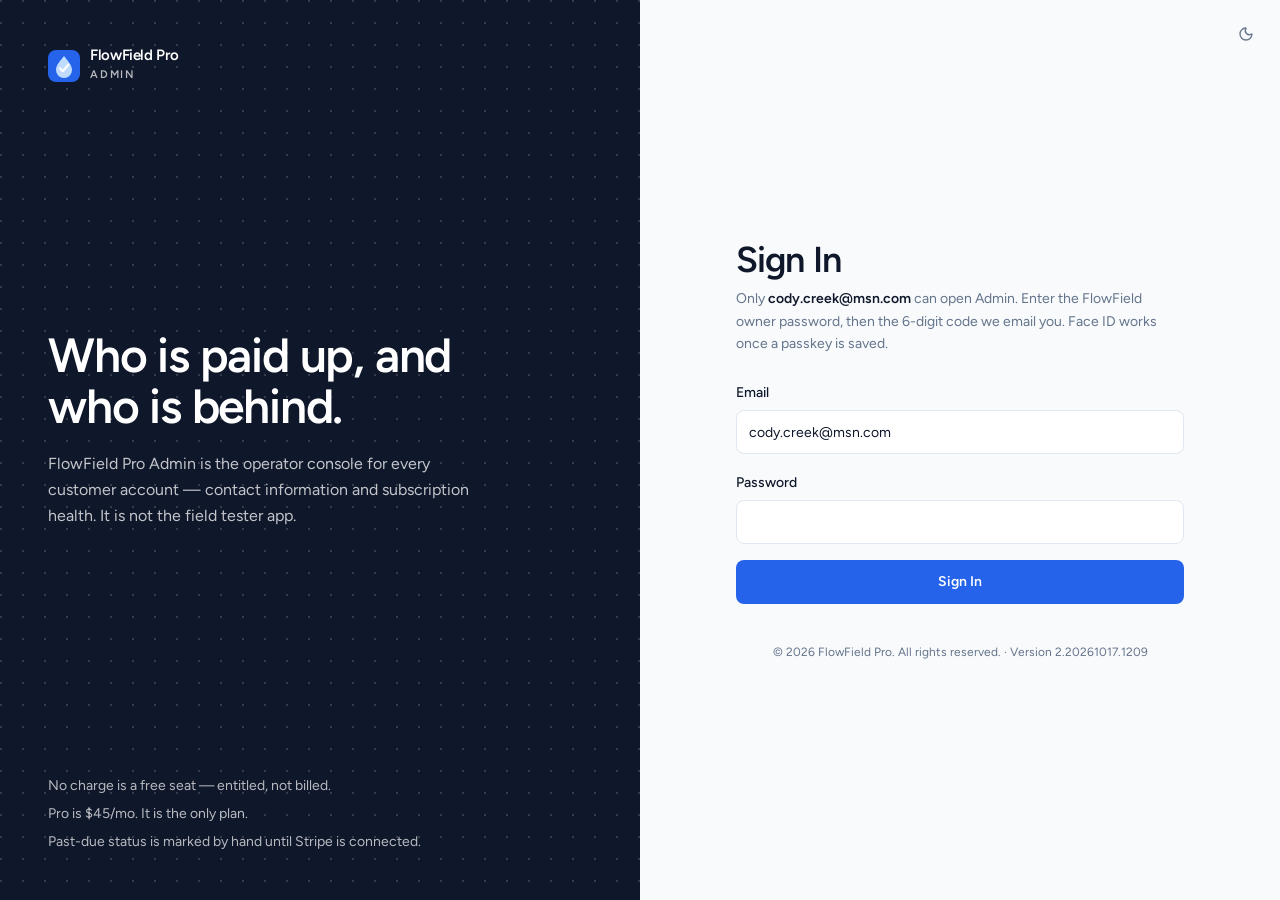
==== commit 087b5e4d: "Deploy admin preview from 61ef691" ====
--- a/index.html
+++ b/index.html
@@ -41,7 +41,7 @@
         } catch (e) {}
       })()
     </script>
-    <script type="module" crossorigin src="/assets/index-D13pyVi-.js"></script>
+    <script type="module" crossorigin src="/assets/index-B87m3-y7.js"></script>
     <link rel="stylesheet" crossorigin href="/assets/index-0Nv-fE_R.css">
   <link rel="manifest" href="/manifest.webmanifest"></head>
   <body>
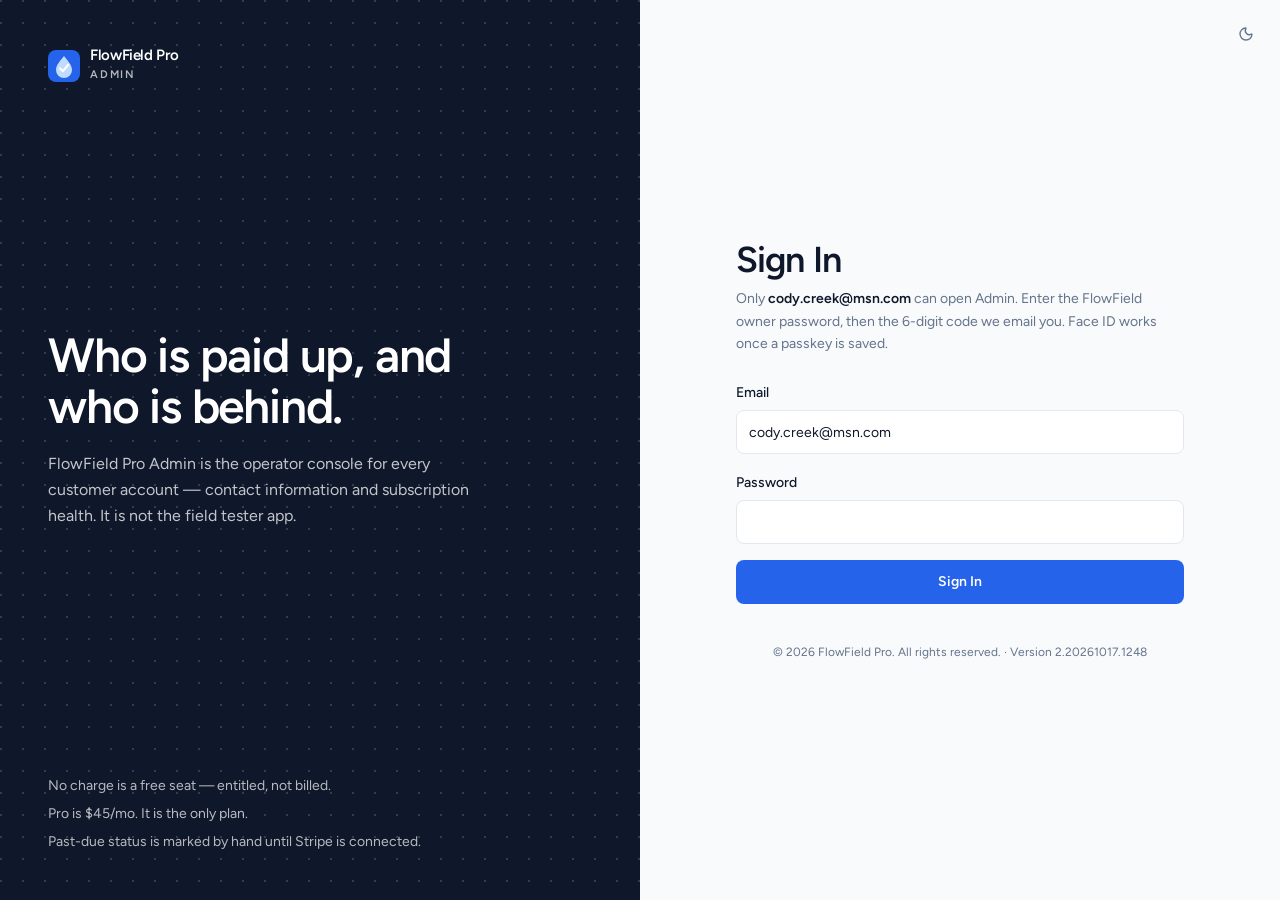
==== commit e6e938ce: "Deploy admin preview from a200269" ====
--- a/index.html
+++ b/index.html
@@ -41,7 +41,7 @@
         } catch (e) {}
       })()
     </script>
-    <script type="module" crossorigin src="/assets/index-B87m3-y7.js"></script>
+    <script type="module" crossorigin src="/assets/index-DSIvUo9B.js"></script>
     <link rel="stylesheet" crossorigin href="/assets/index-0Nv-fE_R.css">
   <link rel="manifest" href="/manifest.webmanifest"></head>
   <body>
